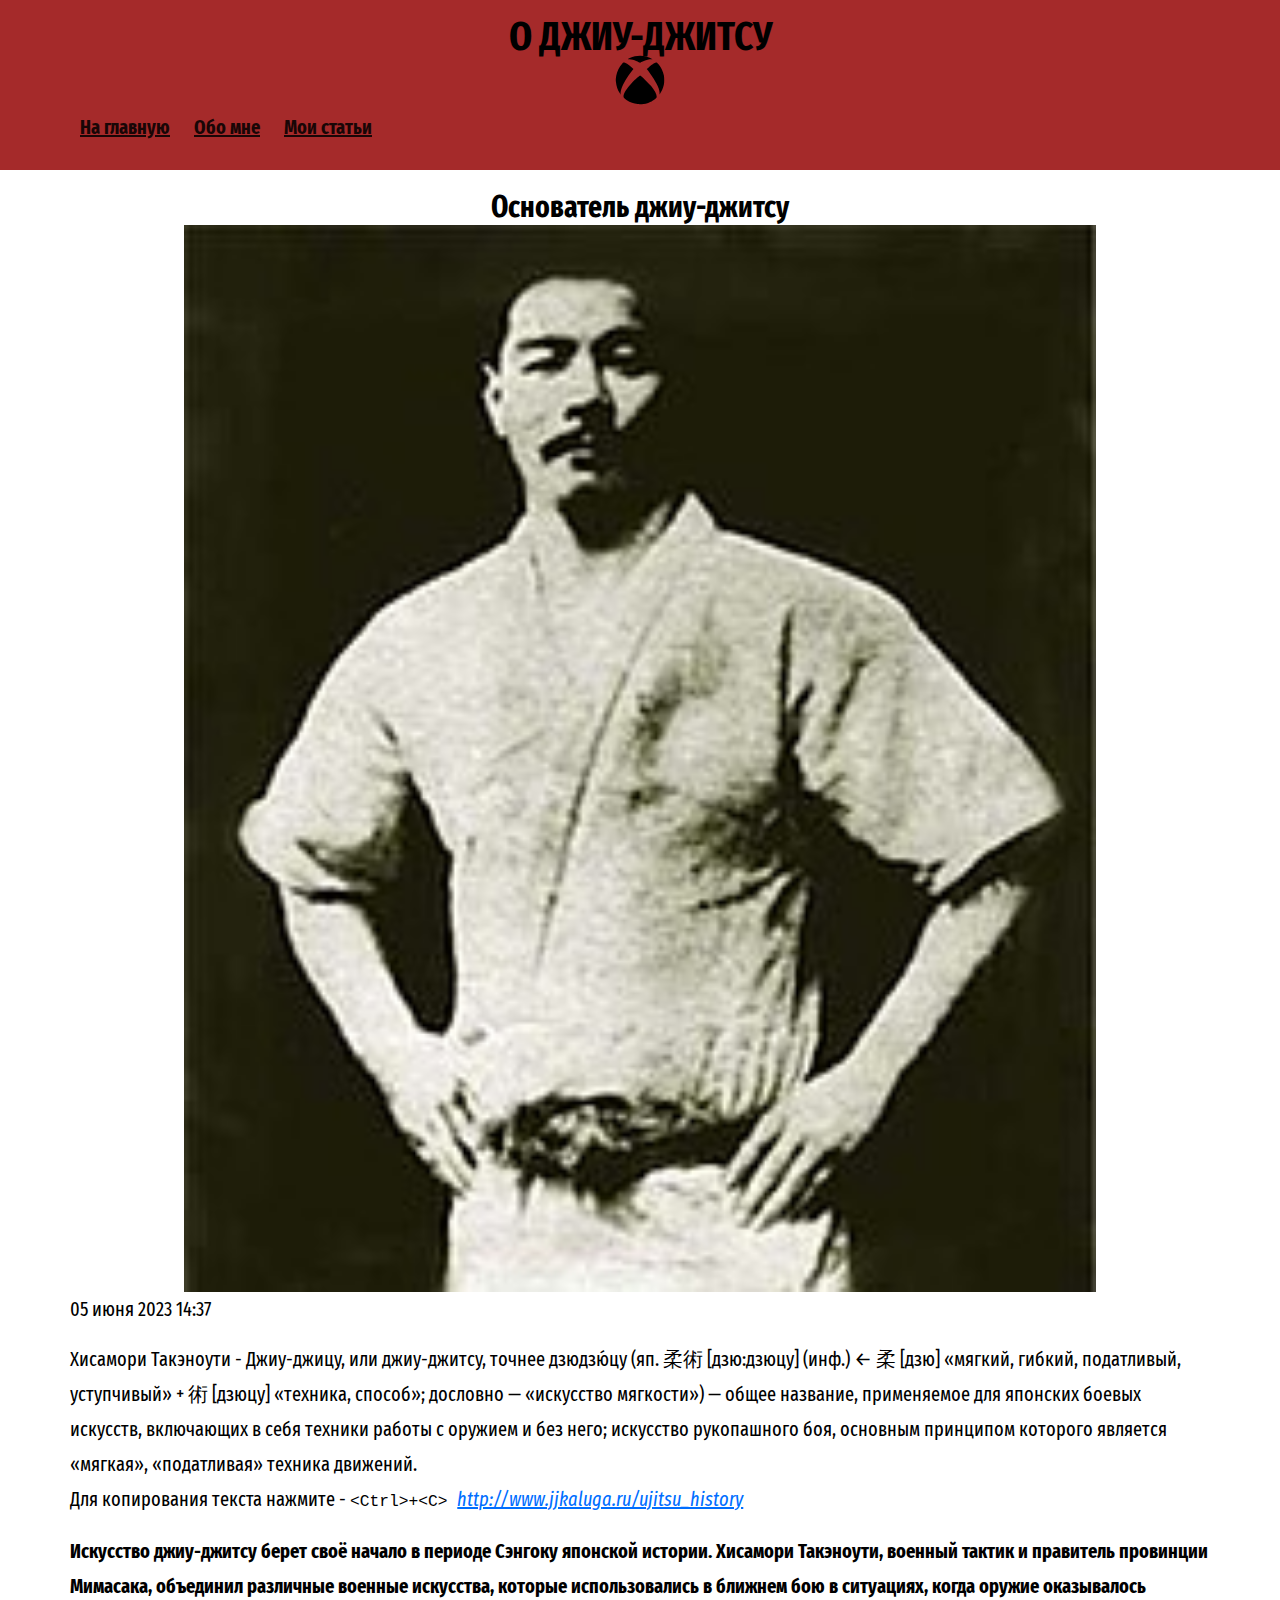
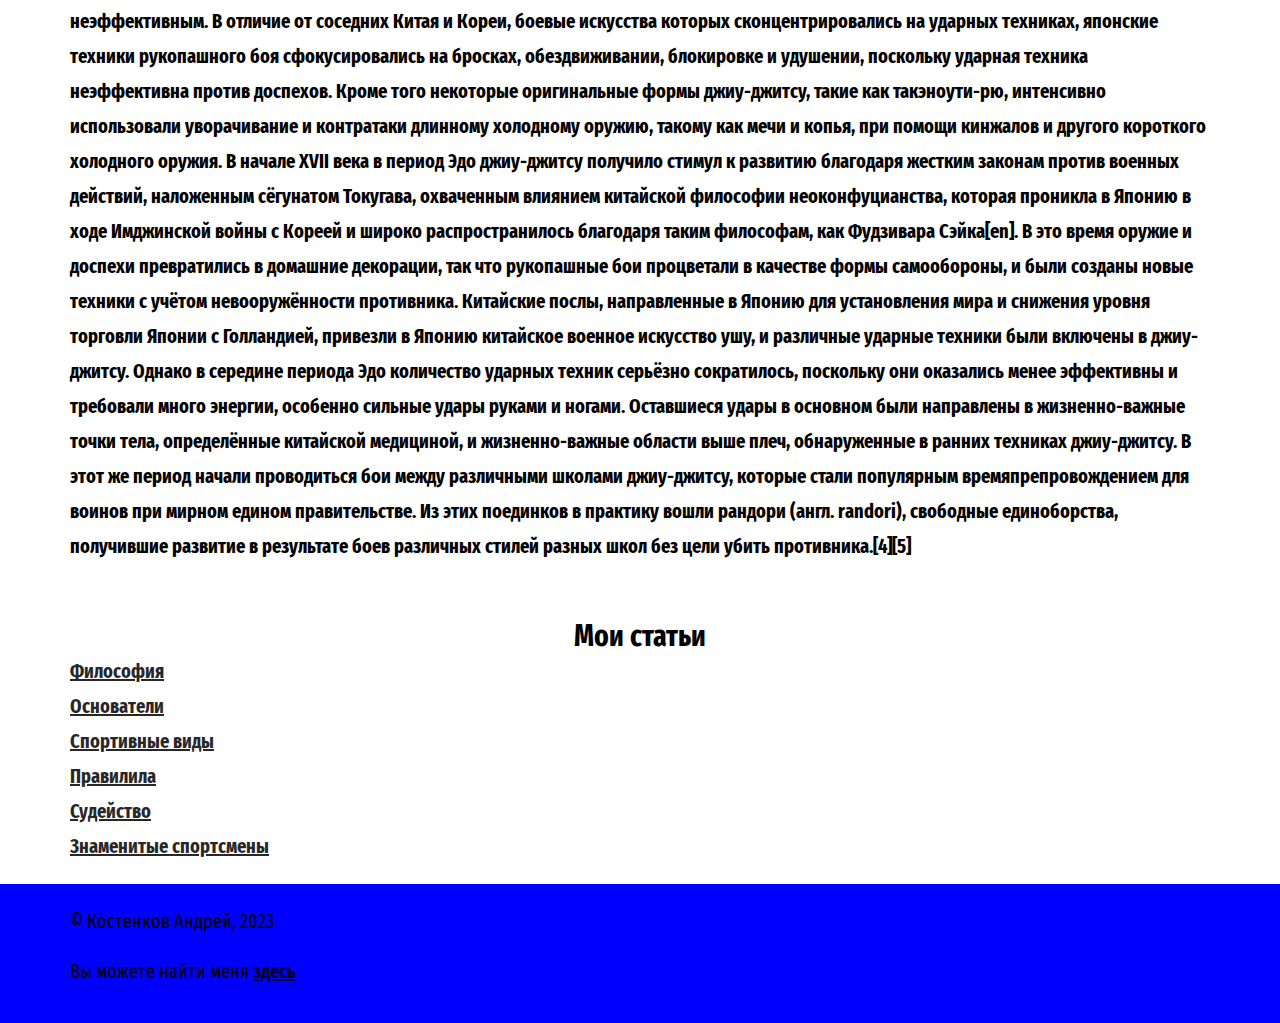
==== index.html @ 275acf49 "Добовляем фаили тестовый проект" ====
<!DOCTYPE html>
<html lang="ru">

<head>
    <meta charset="UTF-8">
    <meta http-equiv="X-UA-Compatible" content="IE=edge">
    <meta name="viewport" content="width=device-width, initial-scale=1.0">
    <title>Все о Джиу-джитсу</title>
    <link rel="preconnect" href="https://fonts.googleapis.com">
    <link rel="preconnect" href="https://fonts.gstatic.com" crossorigin>
    <link
        href="https://fonts.googleapis.com/css2?family=Fira+Sans+Extra+Condensed:ital,wght@0,100;0,200;0,300;0,500;0,600;0,700;0,800;0,900;1,100;1,200;1,300;1,400;1,500;1,600;1,700;1,800;1,900&display=swap"
        rel="stylesheet">
    <link rel="stylesheet" href="css/style.css">
</head>

<body>
    <header>
        <div class="conteiner">
            <h1>О Джиу-джитсу</h1>
            <img class="logo" src="img/xbox.svg" alt="логотип">
            <ul class="main-nav">
                <li class="nav-item"><a href="#glav">На главную</a></li>
                <li class="nav-item"><a href="#about">Обо мне</a></li>
                <li class="nav-item"><a href="#my-arcticls">Мои статьи</a></li>
            </ul>
        </div>
    </header>
    <main>
        <section class="about" id="about">
            <div class="conteiner">
                <h2> Основатель джиу-джитсу </h2>
                <a href="img/1.jpg" download=""><img class="avatar" src="img/1.jpg" alt="Основатель"></a>
                <p><time datetime="2023-06-05T14:34">05 июня 2023 14:37</time>
            </p>
            <blockquote>       
            Хисамори Такэноути - Джиу-джицу, или джиу-джитсу, точнее дзюдзю́цу (яп. 柔術 [дзю:дзюцу] (инф.) ← 柔 [дзю] «мягкий, гибкий, податливый, уступчивый» + 術 [дзюцу] «техника, способ»; дословно — «искусство мягкости») — общее название, применяемое для японских боевых искусств, включающих в себя техники работы с оружием и без него; искусство рукопашного боя, основным принципом которого является «мягкая», «податливая» техника движений.
            <p>Для копирования текста нажмите - <kbd>&lt;Ctrl&gt;+&lt;C&gt; </kbd><cite>http://www.jjkaluga.ru/ujitsu_history
            </cite>
        </p>   
            </blockquote> 
                <p><strong>
                    Искусство джиу-джитсу берет своё начало в периоде Сэнгоку японской истории. Хисамори Такэноути, военный тактик и правитель провинции Мимасака, объединил различные военные искусства, которые использовались в ближнем бою в ситуациях, когда оружие оказывалось неэффективным. В отличие от соседних Китая и Кореи, боевые искусства которых сконцентрировались на ударных техниках, японские техники рукопашного боя сфокусировались на бросках, обездвиживании, блокировке и удушении, поскольку ударная техника неэффективна против доспехов. Кроме того некоторые оригинальные формы джиу-джитсу, такие как такэноути-рю, интенсивно использовали уворачивание и контратаки длинному холодному оружию, такому как мечи и копья, при помощи кинжалов и другого короткого холодного оружия. В начале XVII века в период Эдо джиу-джитсу получило стимул к развитию благодаря жестким законам против военных действий, наложенным сёгунатом Токугава, охваченным влиянием китайской философии неоконфуцианства, которая проникла в Японию в ходе Имджинской войны с Кореей и широко распространилось благодаря таким философам, как Фудзивара Сэйка[en]. В это время оружие и доспехи превратились в домашние декорации, так что рукопашные бои процветали в качестве формы самообороны, и были созданы новые техники с учётом невооружённости противника. Китайские послы, направленные в Японию для установления мира и снижения уровня торговли Японии с Голландией, привезли в Японию китайское военное искусство ушу, и различные ударные техники были включены в джиу-джитсу. Однако в середине периода Эдо количество ударных техник серьёзно сократилось, поскольку они оказались менее эффективны и требовали много энергии, особенно сильные удары руками и ногами. Оставшиеся удары в основном были направлены в жизненно-важные точки тела, определённые китайской медициной, и жизненно-важные области выше плеч, обнаруженные в ранних техниках джиу-джитсу. В этот же период начали проводиться бои между различными школами джиу-джитсу, которые стали популярным времяпрепровождением для воинов при мирном едином правительстве. Из этих поединков в практику вошли рандори (англ. randori), свободные единоборства, получившие развитие в результате боев различных стилей разных школ без цели убить противника.[4][5]
                </strong></p>
            </div>
        </section>
        <section class="arktikals" id="my-arcticls">
            <div class="conteiner">
                <h2> Мои статьи</h2>
                <ul>
                    <!--заполнение рандомным текстом Lorem-->
                    <!--(Оформление комментария) type="A" start="3" reversed */-->
                    <li><a href="article1.html">Философия</a> </li>
                    <li><a href="article2.html">Основатели</a></li>
                    <li><a href="article3.html">Спортивные виды</a></li>
                    <li><a href="article4.html">Правилила</a></li>
                    <li><a href="article5.html" >Судейство</a></li>
                    <li><a href="article6.html" >Знаменитые спортсмены</a></li>
                </ul>
            </div>
        </section>
    </main>
    <footer>
        <div class="conteiner">
            <p>&copy; Костенков Андрей, 2023</p>
            <p> Вы можете найти меня <a target="_blank" href="https://ru.wikipedia.org/wiki/%D0%94%D0%B6%D0%B8%D1%83-%D0%B4%D0%B6%D0%B8%D1%82%D1%81%D1%83#:~:text=%D0%98%D1%81%D0%BA%D1%83%D1%81%D1%81%D1%82%D0%B2%D0%BE%20%D0%B4%D0%B6%D0%B8%D1%83%2D%D0%B4%D0%B6%D0%B8%D1%82%D1%81%D1%83%20%D0%B1%D0%B5%D1%80%D0%B5%D1%82%20%D1%81%D0%B2%D0%BE%D1%91,%D1%81%D0%B8%D1%82%D1%83%D0%B0%D1%86%D0%B8%D1%8F%D1%85%2C%20%D0%BA%D0%BE%D0%B3%D0%B4%D0%B0%20%D0%BE%D1%80%D1%83%D0%B6%D0%B8%D0%B5%20%D0%BE%D0%BA%D0%B0%D0%B7%D1%8B%D0%B2%D0%B0%D0%BB%D0%BE%D1%81%D1%8C%20%D0%BD%D0%B5%D1%8D%D1%84%D1%84%D0%B5%D0%BA%D1%82%D0%B8%D0%B2%D0%BD%D1%8B%D0%BC.">здесь</a></p>
        </div>
    </footer>
</body>

</html>
---- css/style.css ----
* {
    margin: 0%;
    padding: 0%;
}
html {
    font-family: 'Fira Sans Extra Condensed', sans-serif;
    font-size: 1.25em; /* 20px */
    line-height: 1.75em;
}
header {
    background-color: brown;
}
footer {
    background-color: blue;
}
.conteiner {
    max-width: 1140px;
    margin: 0% auto;
    padding: 20px;
}
h1 {
    text-align: center;
    text-transform: uppercase;
    font-size: 2rem;
}
.logo {
    width: 2.5rem;
    display: block;
    margin: 0% auto;
}
h2 {
    text-align: center;
    font-size: 1.5rem;
}
.avatar {
    max-width: 300x;
    width: 80%;
    display: block;
    margin: 0 auto
}
.main-nav{
    list-style: none;
    text-align: left;
}
.nav-item{
    display: inline-block;
    margin: 5px 10px;
    color:whitesmoke;
}
a {
    color: rgba(0, 0, 0, 0.849);
    font-weight: bold;
}
li {
    list-style-type: none;
    /* Убираем маркеры */
  }
  p {
    padding-bottom: 15px;
  }
  h3 {
    text-align: center;
    font-size: 1.5rem;
  }
  h4 {
    text-align: center;
    font-size: 1.5rem;
  }
  h5 {
    text-align: center;
    font-size: 1.5rem;
  }
  cite {
    text-decoration: underline;
    color: rgb(0, 110, 255);
  }
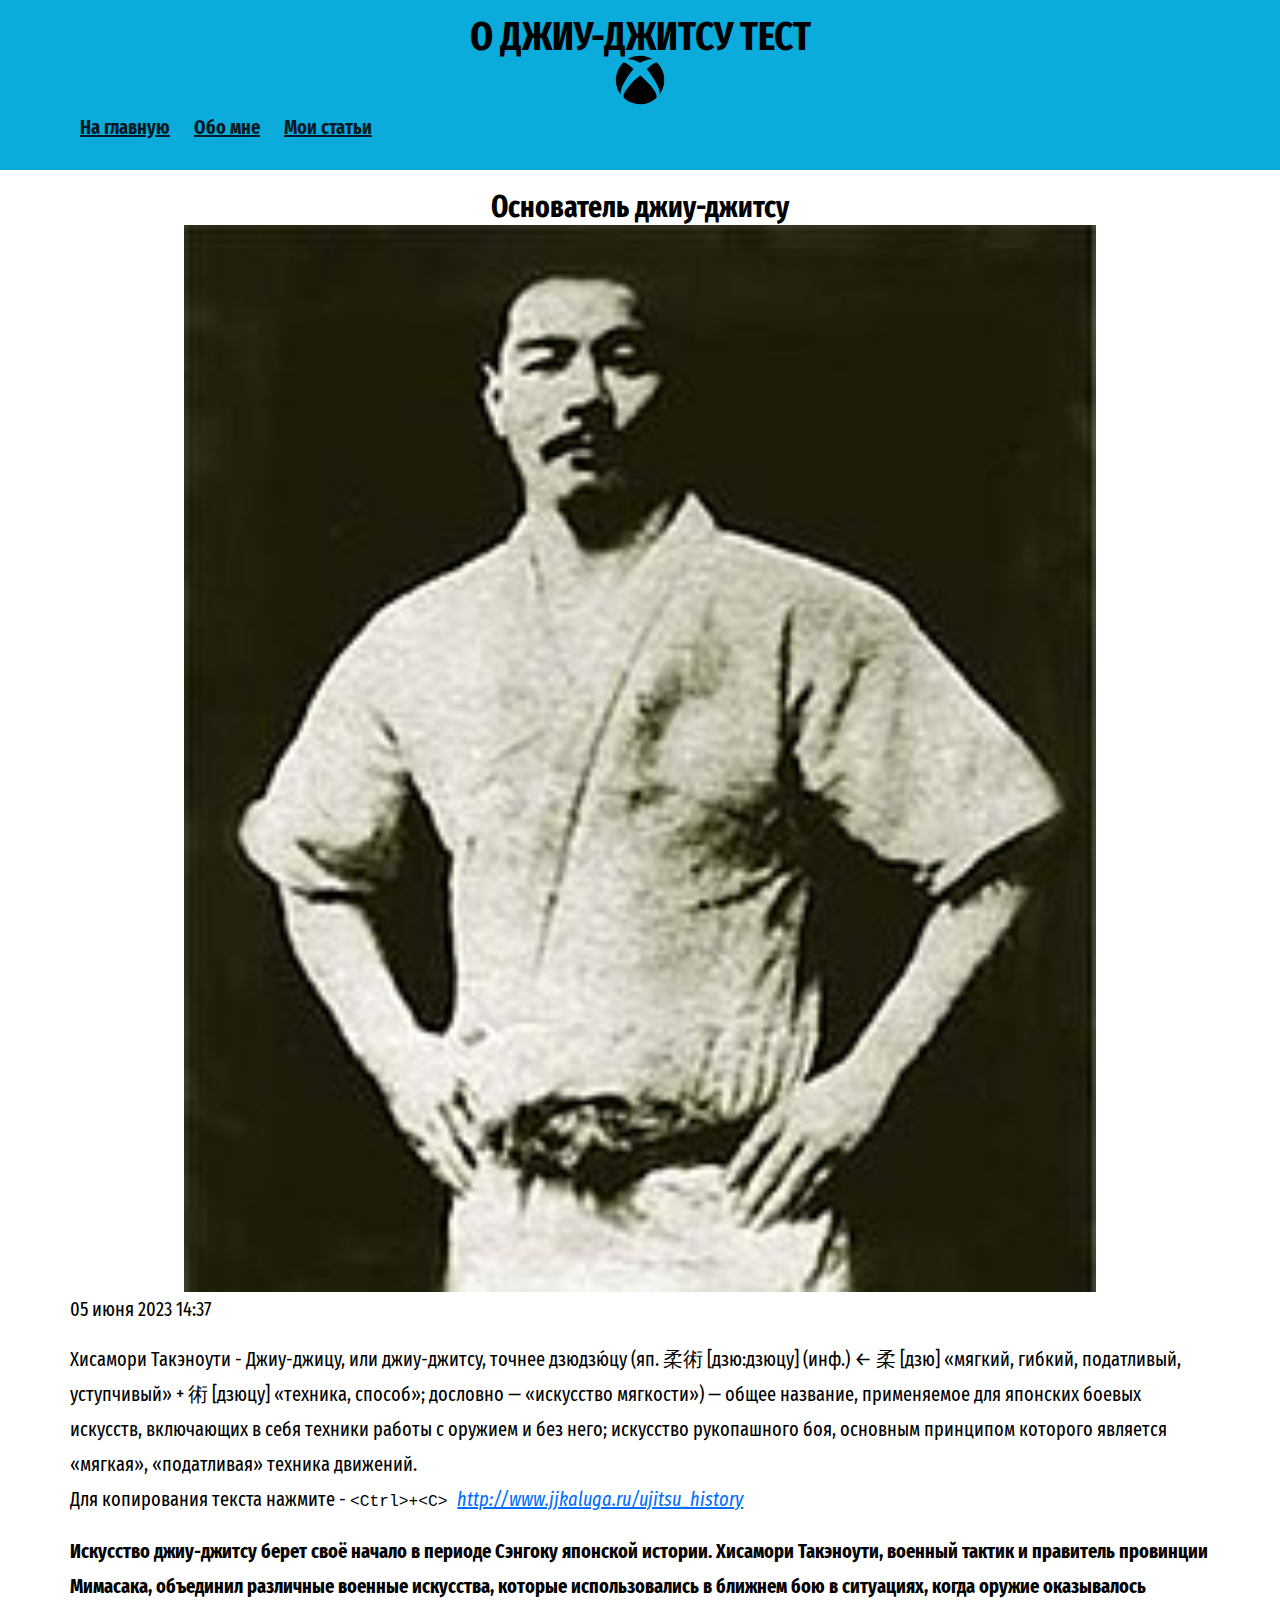
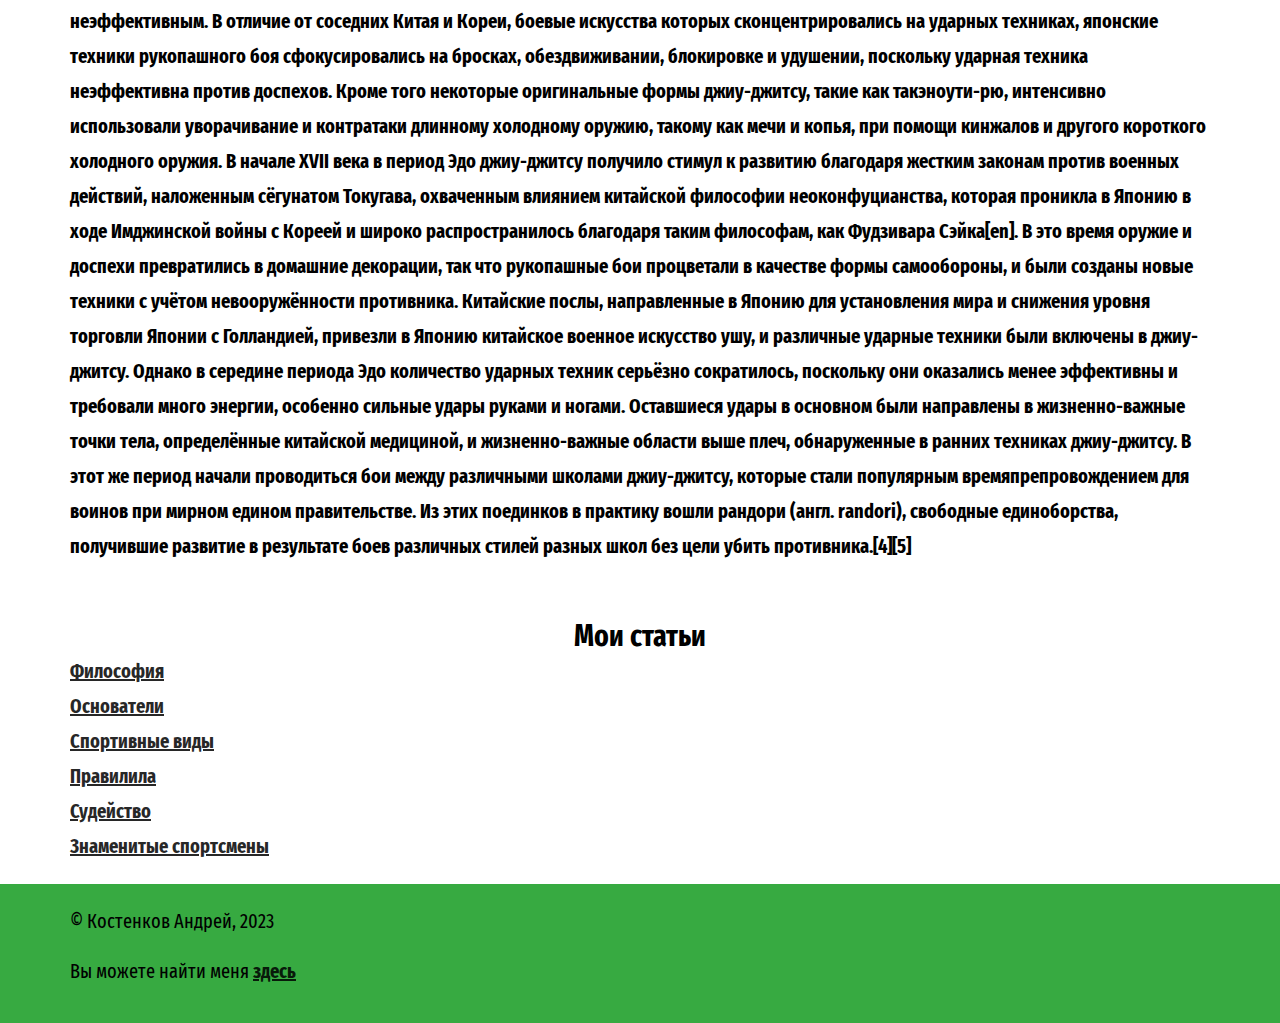
==== commit 943c4282: "Изминилл стили и название" ====
--- a/index.html
+++ b/index.html
@@ -17,7 +17,7 @@
 <body>
     <header>
         <div class="conteiner">
-            <h1>О Джиу-джитсу</h1>
+            <h1>О Джиу-джитсу тест </h1>
             <img class="logo" src="img/xbox.svg" alt="логотип">
             <ul class="main-nav">
                 <li class="nav-item"><a href="#glav">На главную</a></li>
--- a/css/style.css
+++ b/css/style.css
@@ -8,10 +8,10 @@
     line-height: 1.75em;
 }
 header {
-    background-color: brown;
+    background-color: rgb(11, 171, 219);
 }
 footer {
-    background-color: blue;
+    background-color: rgb(55, 170, 65);
 }
 .conteiner {
     max-width: 1140px;
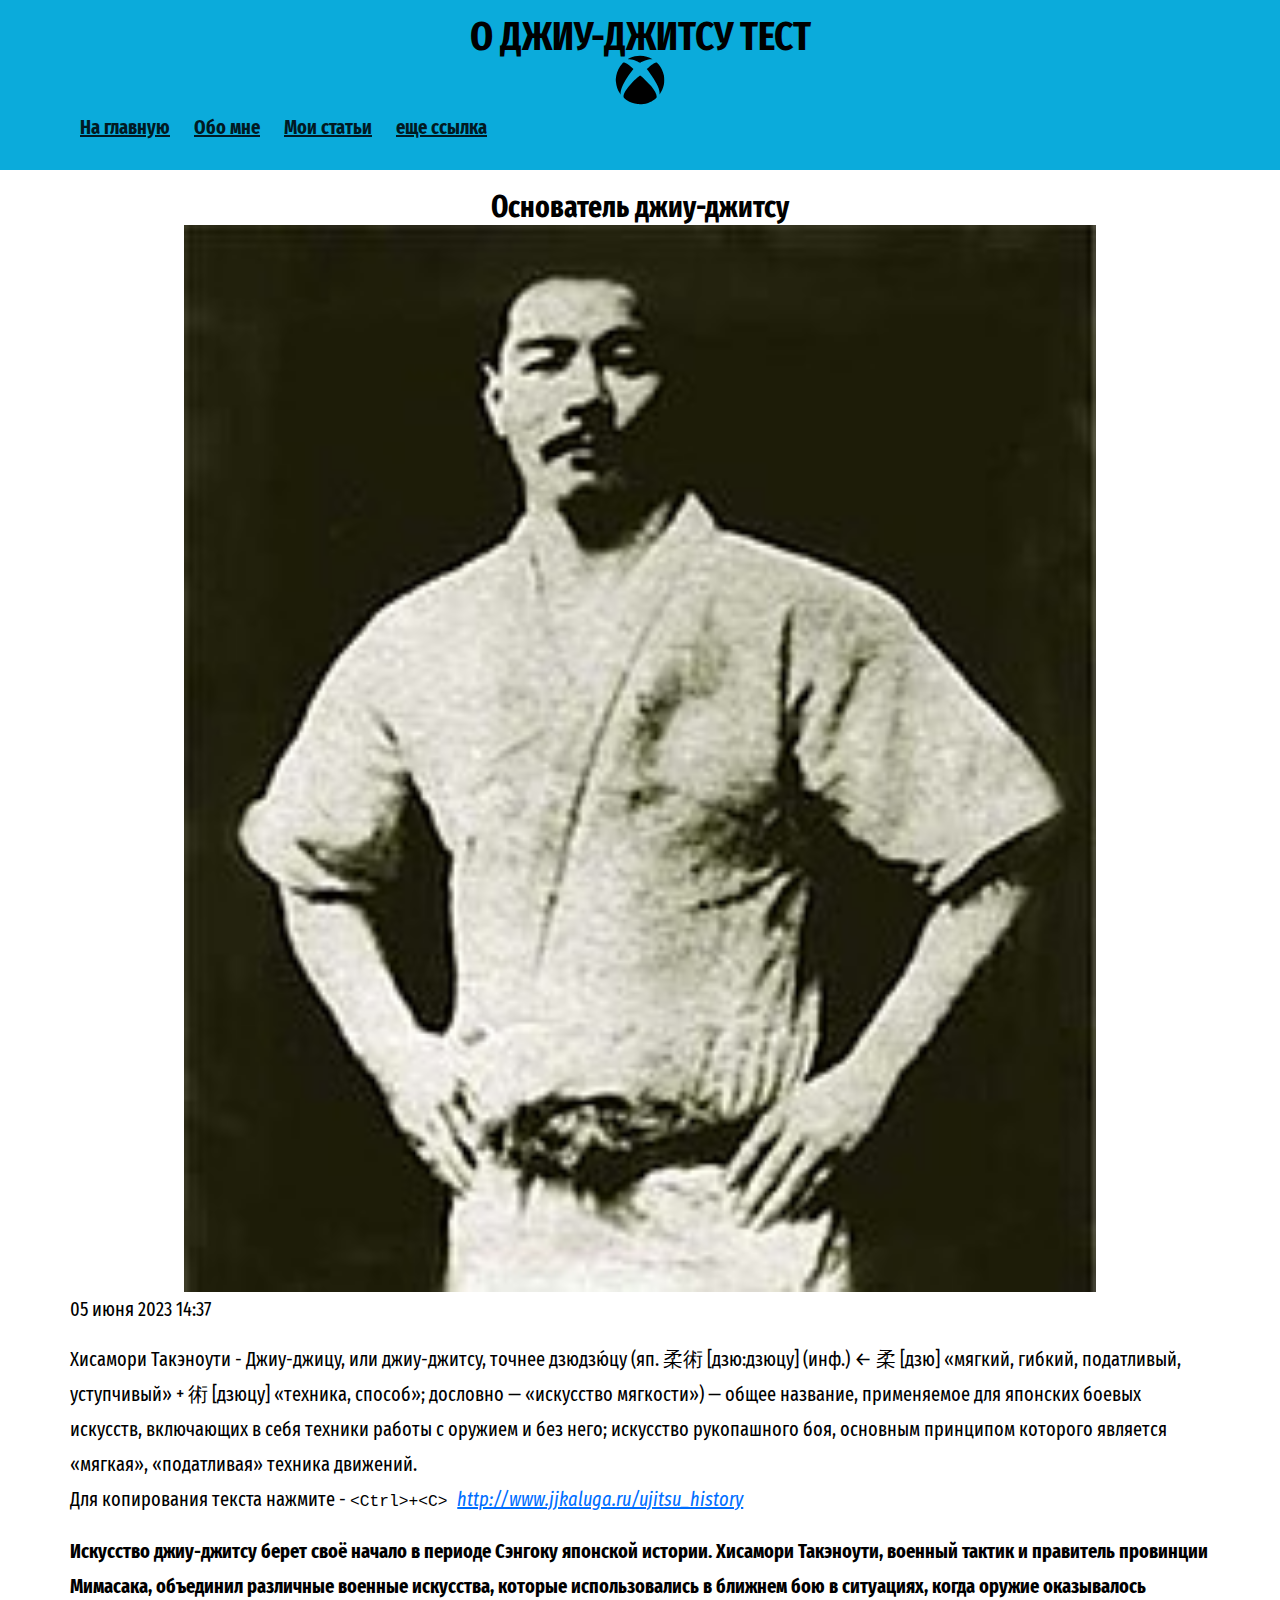
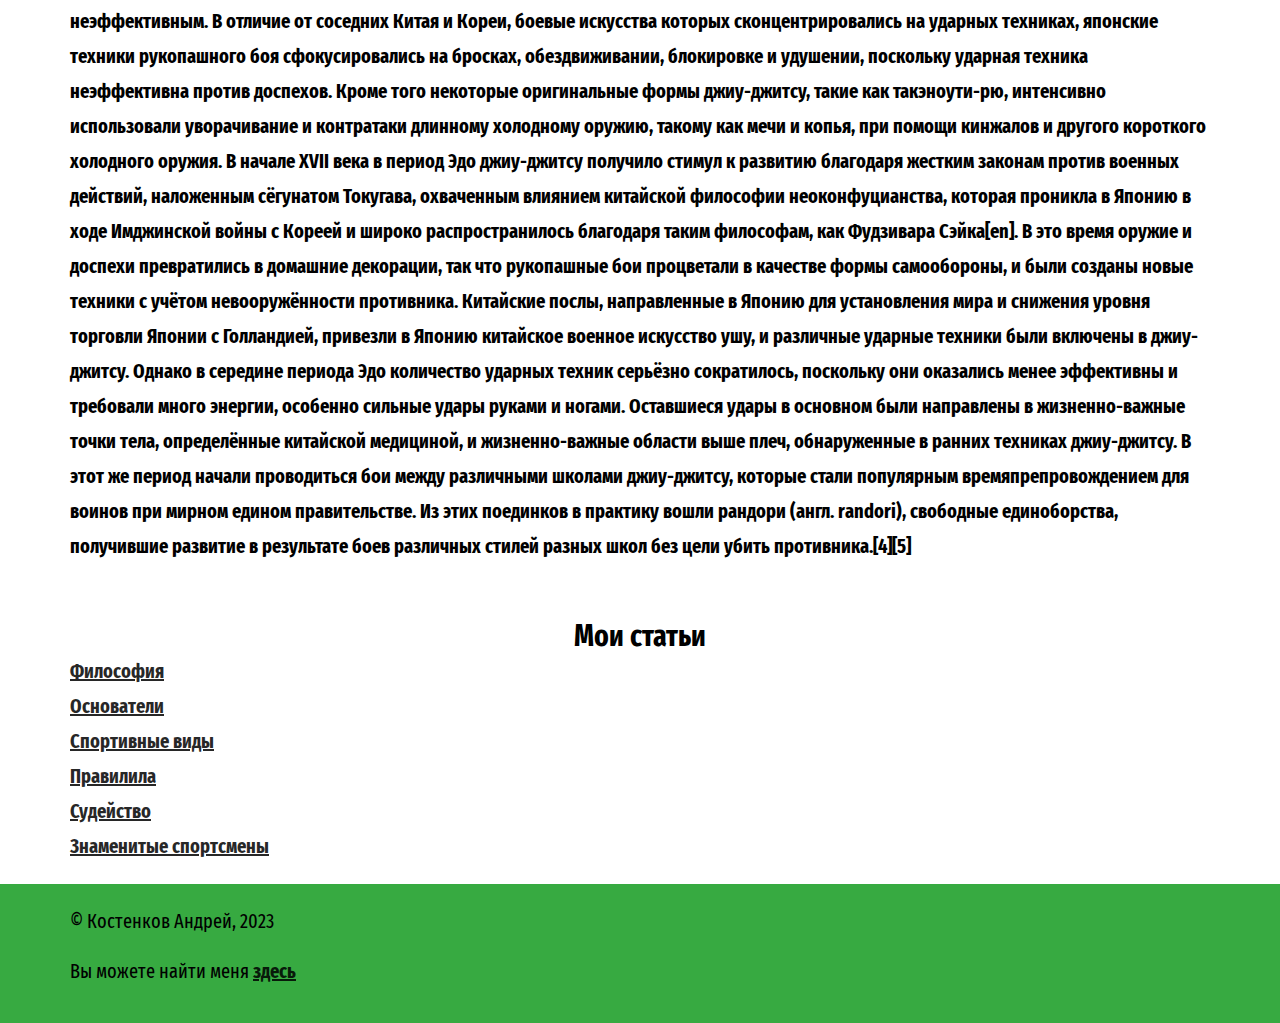
==== commit 9e9369c4: "Снова изменения" ====
--- a/index.html
+++ b/index.html
@@ -23,6 +23,7 @@
                 <li class="nav-item"><a href="#glav">На главную</a></li>
                 <li class="nav-item"><a href="#about">Обо мне</a></li>
                 <li class="nav-item"><a href="#my-arcticls">Мои статьи</a></li>
+                <li class="nav-item"><a href="#">еще ссылка</a></li>
             </ul>
         </div>
     </header>
